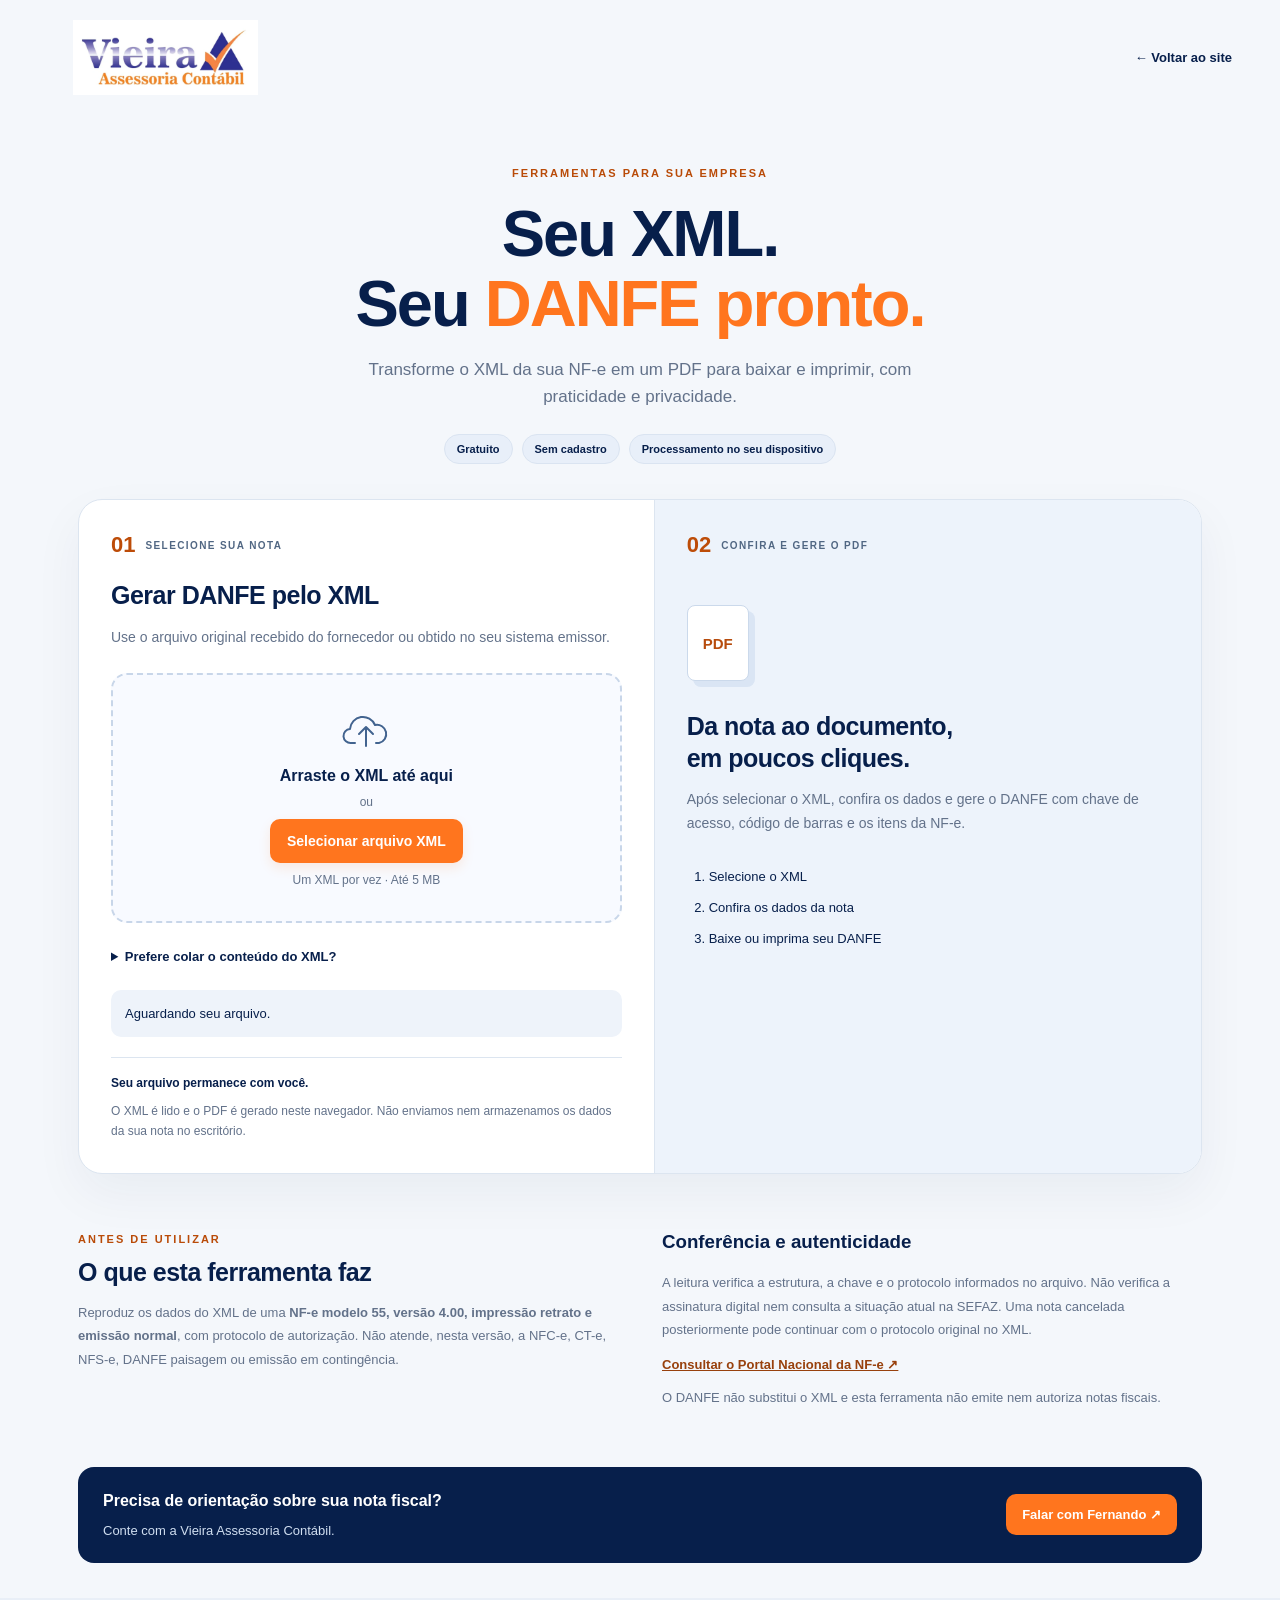
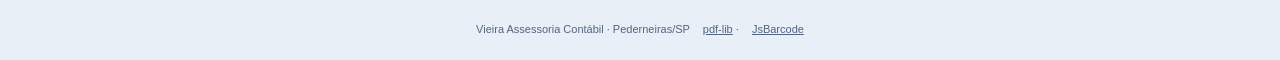
==== danfe/index.html @ 5e39bef6 "Adiciona gerador local de DANFE pelo XML com PDF, código de barras e impressão" ====
<!doctype html>
<html lang="pt-BR"><head><meta charset="utf-8"><meta name="viewport" content="width=device-width,initial-scale=1"><meta name="theme-color" content="#071f4b"><meta name="description" content="Gere o DANFE em PDF a partir do XML da NF-e, no próprio navegador. Ferramenta gratuita da Vieira Assessoria Contábil."><meta http-equiv="Content-Security-Policy" content="default-src 'self'; script-src 'self'; style-src 'self'; img-src 'self' data:; frame-src 'self' blob:; connect-src 'self'; object-src 'none'; base-uri 'self'; form-action 'none'"><title>Gerar DANFE pelo XML | Vieira Assessoria Contábil</title><link rel="icon" href="../assets/logo-original.webp" type="image/webp"><link rel="stylesheet" href="style.css"><script src="vendor/pdf-lib.min.js" defer></script><script src="vendor/JsBarcode.min.js" defer></script><script src="engine.js" defer></script><script src="app.js" defer></script></head>
<body><header class="top"><a class="brand" href="../"><img src="../assets/logo-original.webp" alt="Vieira Assessoria Contábil" width="235" height="80"></a><a class="back" href="../#ferramentas">← Voltar ao site</a></header>
<main><section class="intro"><span class="eyebrow">FERRAMENTAS PARA SUA EMPRESA</span><h1>Seu XML.<br>Seu <em>DANFE pronto.</em></h1><p>Transforme o XML da sua NF-e em um PDF para baixar e imprimir, com praticidade e privacidade.</p><div class="badges"><span>Gratuito</span><span>Sem cadastro</span><span>Processamento no seu dispositivo</span></div></section>
<section class="workspace" aria-labelledby="upload-title"><div class="upload-panel"><div class="step">01 <span>SELECIONE SUA NOTA</span></div><h2 id="upload-title">Gerar DANFE pelo XML</h2><p class="muted">Use o arquivo original recebido do fornecedor ou obtido no seu sistema emissor.</p>
<div class="dropzone" id="dropzone"><svg viewBox="0 0 48 48" aria-hidden="true"><path d="M13 34H9a7 7 0 0 1-1-14 13 13 0 0 1 25-4 9 9 0 0 1 4 18h-3M24 37V18m-7 7 7-7 7 7"/></svg><strong>Arraste o XML até aqui</strong><span>ou</span><label class="choose" for="xml-file">Selecionar arquivo XML</label><input type="file" id="xml-file" accept=".xml,application/xml,text/xml"><small>Um XML por vez · Até 5 MB</small></div>
<details class="paste"><summary>Prefere colar o conteúdo do XML?</summary><label for="xml-text">Conteúdo completo do arquivo</label><textarea id="xml-text" rows="7" spellcheck="false" autocomplete="off" placeholder="Cole aqui o XML completo da NF-e..."></textarea><button class="secondary" id="read-text" type="button">Ler XML colado</button></details>
<div id="status" class="status" role="status" aria-live="polite">Aguardando seu arquivo.</div>
<div class="privacy"><strong>Seu arquivo permanece com você.</strong><p>O XML é lido e o PDF é gerado neste navegador. Não enviamos nem armazenamos os dados da sua nota no escritório.</p></div></div>
<div class="result-panel"><div class="step">02 <span>CONFIRA E GERE O PDF</span></div><div id="empty-state" class="empty"><span class="doc-icon" aria-hidden="true">PDF</span><h2>Da nota ao documento,<br>em poucos cliques.</h2><p>Após selecionar o XML, confira os dados e gere o DANFE com chave de acesso, código de barras e os itens da NF-e.</p><ol><li>Selecione o XML</li><li>Confira os dados da nota</li><li>Baixe ou imprima seu DANFE</li></ol></div>
<div id="note-data" hidden><div class="note-heading"><span class="note-pill">XML LIDO</span><button type="button" id="clear" class="clear">Limpar dados</button></div><h2 id="note-number"></h2><dl><dt>Emitente</dt><dd id="note-issuer"></dd><dt>Destinatário</dt><dd id="note-recipient"></dd><dt>Valor total</dt><dd id="note-total" class="total"></dd><dt>Chave de acesso</dt><dd id="note-key" class="key"></dd><dt>Itens</dt><dd id="note-items"></dd></dl><p id="homolog" class="warning" hidden>Ambiente de homologação: documento sem valor fiscal.</p><button type="button" id="generate" class="primary">Gerar DANFE em PDF →</button><div id="pdf-actions" hidden><div class="actions"><a id="download" class="primary" download>Baixar PDF ↓</a><button type="button" id="print" class="secondary">Imprimir</button></div><a id="open-pdf" target="_blank" rel="noopener" class="text-link">Abrir PDF em outra aba ↗</a><p class="muted small">A prévia está abaixo. Se o navegador não permitir a impressão direta, abra o PDF em outra aba.</p></div></div></div></section>
<section id="preview-section" class="preview" hidden aria-labelledby="preview-title"><h2 id="preview-title">Prévia do DANFE</h2><iframe id="pdf-preview" title="Prévia do DANFE em PDF"></iframe></section>
<section class="information"><div><span class="eyebrow">ANTES DE UTILIZAR</span><h2>O que esta ferramenta faz</h2><p>Reproduz os dados do XML de uma <strong>NF-e modelo 55, versão 4.00, impressão retrato e emissão normal</strong>, com protocolo de autorização. Não atende, nesta versão, a NFC-e, CT-e, NFS-e, DANFE paisagem ou emissão em contingência.</p></div><div><h3>Conferência e autenticidade</h3><p>A leitura verifica a estrutura, a chave e o protocolo informados no arquivo. Não verifica a assinatura digital nem consulta a situação atual na SEFAZ. Uma nota cancelada posteriormente pode continuar com o protocolo original no XML.</p><a href="https://www.nfe.fazenda.gov.br/portal/" target="_blank" rel="noopener noreferrer">Consultar o Portal Nacional da NF-e ↗</a><p class="small">O DANFE não substitui o XML e esta ferramenta não emite nem autoriza notas fiscais.</p></div></section>
<div class="help"><div><strong>Precisa de orientação sobre sua nota fiscal?</strong><p>Conte com a Vieira Assessoria Contábil.</p></div><a href="https://wa.me/5514996658078?text=Ol%C3%A1%2C%20Fernando%21%20Preciso%20de%20orienta%C3%A7%C3%A3o%20sobre%20uma%20nota%20fiscal." target="_blank" rel="noopener noreferrer">Falar com Fernando ↗</a></div></main><footer>Vieira Assessoria Contábil · Pederneiras/SP <a href="vendor/PDF-LIB-LICENSE.md">pdf-lib</a> · <a href="vendor/JSBARCODE-LICENSE.txt">JsBarcode</a></footer></body></html>
---- danfe/style.css ----
:root{--navy:#071f4b;--orange:#ff751e;--muted:#63728a;--line:#dce5f0}*{box-sizing:border-box}body{margin:0;background:#f4f7fb;color:var(--navy);font-family:Inter,Segoe UI,Arial,sans-serif}button,input,textarea{font:inherit}a{color:inherit}button,a,label{touch-action:manipulation}button{cursor:pointer}[hidden]{display:none!important}.top{max-width:1240px;margin:auto;padding:20px 28px;display:flex;align-items:center;justify-content:space-between;gap:15px}.brand img{display:block;max-width:235px;object-fit:contain;height:75px}.back{text-decoration:none;font-size:13px;font-weight:700}main{max-width:1180px;padding:0 28px;margin:auto}.intro{text-align:center;padding:48px 0 35px}.eyebrow{font-size:11px;font-weight:900;letter-spacing:2px;color:#b94b08}.intro h1{font-size:clamp(38px,5.5vw,65px);line-height:1.07;letter-spacing:-2px;margin:18px 0}.intro h1 em{color:var(--orange);font-style:normal}.intro p{max-width:600px;margin:auto;font-size:17px;line-height:1.6;color:var(--muted)}.badges{display:flex;flex-wrap:wrap;justify-content:center;gap:9px;margin-top:24px}.badges span{font-size:11px;font-weight:700;background:#e8eff9;border:1px solid #dae4f1;border-radius:30px;padding:8px 12px}.workspace{display:grid;grid-template-columns:1.05fr 1fr;border:1px solid var(--line);border-radius:24px;background:white;overflow:hidden;box-shadow:0 20px 50px #071f4b0d}.upload-panel,.result-panel{padding:32px}.result-panel{background:#edf3fb;border-left:1px solid var(--line)}.step{display:flex;align-items:center;gap:10px;font-size:22px;color:#bd4c08;font-weight:800;margin-bottom:22px}.step span{font-size:10px;letter-spacing:1.4px;color:#516783}h2{font-size:25px;line-height:1.25;letter-spacing:-.5px;margin:10px 0 12px}.muted{color:var(--muted);font-size:14px;line-height:1.65}.dropzone{position:relative;margin:24px 0 18px;min-height:250px;padding:24px;border:2px dashed #c8d6e9;background:#f8faff;border-radius:16px;display:flex;flex-direction:column;align-items:center;justify-content:center;gap:10px;text-align:center;transition:background .2s,border-color .2s}.dropzone.dragover{background:#fff2e6;border-color:var(--orange)}.dropzone svg{width:48px;height:48px;fill:none;stroke:#42638f;stroke-width:2;stroke-linecap:round;stroke-linejoin:round}.dropzone>span,.dropzone small{font-size:12px;color:var(--muted)}.choose,.primary,.secondary{display:inline-flex;align-items:center;justify-content:center;min-height:44px;border-radius:10px;padding:12px 17px;text-decoration:none;border:0;font-size:14px;font-weight:800;text-align:center}.choose,.primary{background:var(--orange);color:white;box-shadow:0 5px 12px #ff751e22;cursor:pointer}.primary:hover,.choose:hover{background:#d95808}.secondary{background:white;color:var(--navy);border:1px solid #c8d6e9}.secondary:hover{background:#e6edf8}.dropzone input{position:absolute;width:1px;height:1px;overflow:hidden;clip-path:inset(50%)}.dropzone:focus-within{outline:3px solid #315d9f;outline-offset:3px}.paste{font-size:13px}.paste summary{cursor:pointer;font-weight:700;padding:8px 0}.paste label{display:block;margin:12px 0 7px}.paste textarea{width:100%;resize:vertical;padding:12px;border:1px solid #bccce2;border-radius:10px;font-family:monospace;font-size:12px;min-height:140px}.paste button{margin-top:9px}.status{font-size:13px;padding:14px;border-radius:10px;margin-top:18px;background:#eef3fa;line-height:1.5;overflow-wrap:anywhere}.status.error{background:#fff0ef;color:#9d2519}.status.success{background:#e9f5ee;color:#215e3b}.privacy{margin-top:20px;padding-top:18px;border-top:1px solid var(--line);font-size:12px}.privacy p{line-height:1.6;color:var(--muted);margin-bottom:0}.empty{padding:25px 0}.doc-icon{display:inline-grid;place-items:center;width:62px;height:76px;border:1px solid #cbd9eb;border-radius:8px;background:#fff;font-size:15px;font-weight:900;color:#b74c0d;box-shadow:6px 6px 0 #dae5f4;margin-bottom:20px}.empty p{font-size:14px;color:var(--muted);line-height:1.7}.empty ol{margin:25px 0;padding-left:22px;font-size:13px;line-height:2.4}.note-heading{display:flex;justify-content:space-between;align-items:center;gap:10px}.note-pill{background:#d8ede2;color:#24543a;font-size:10px;font-weight:800;padding:6px 9px;border-radius:20px}.clear{font-size:12px;color:#536982;background:none;border:0;text-decoration:underline;padding:8px}.result-panel dl{margin:24px 0}.result-panel dt{font-size:10px;text-transform:uppercase;letter-spacing:1px;color:#63728a;margin-top:19px}.result-panel dd{margin:7px 0 0;font-size:15px;font-weight:700;line-height:1.5;overflow-wrap:anywhere}.result-panel .total{font-size:26px}.result-panel .key{font-family:monospace;font-size:12px}.result-panel #generate{width:100%;margin-top:10px}.actions{display:flex;gap:10px;flex-wrap:wrap;margin-top:16px}.actions>*{flex:1}.text-link{display:inline-block;font-size:12px;margin-top:18px}.small{font-size:12px;line-height:1.6}.warning{padding:12px;border:1px solid #e4c397;border-radius:8px;background:#fff5e7;font-size:12px}.preview{margin-top:30px}.preview iframe{width:100%;height:800px;border:1px solid #c8d6e9;border-radius:12px;background:#d9e2ee}.information{display:grid;grid-template-columns:1fr 1fr;gap:44px;padding:55px 0 35px}.information p{font-size:13px;line-height:1.8;color:var(--muted)}.information h3{margin-top:2px}.information a{font-size:13px;font-weight:750;color:#98410d}.help{background:var(--navy);border-radius:16px;color:#fff;padding:25px;display:flex;justify-content:space-between;align-items:center;gap:20px;margin:10px 0 35px}.help p{font-size:13px;margin-bottom:0;color:#d0def0}.help a{flex-shrink:0;background:var(--orange);padding:13px 16px;border-radius:10px;text-decoration:none;font-size:13px;font-weight:800}footer{text-align:center;padding:25px;background:#e9eff7;font-size:11px;color:#526580}footer a{margin-left:10px}button:focus-visible,a:focus-visible,summary:focus-visible,textarea:focus-visible{outline:3px solid #2c5ea0;outline-offset:3px}button:disabled{opacity:.55;cursor:wait}@media(max-width:760px){main{padding:0 17px}.top{padding:14px 17px}.brand img{width:180px;height:60px}.back{font-size:11px}.intro{padding:30px 0}.intro h1{letter-spacing:-1.3px}.intro p{font-size:15px}.workspace{grid-template-columns:1fr}.result-panel{border-left:0;border-top:1px solid var(--line)}.upload-panel,.result-panel{padding:23px}.information{grid-template-columns:1fr;gap:20px;padding:35px 0 15px}.help{flex-direction:column;align-items:stretch}.preview iframe{height:600px}}@media(prefers-reduced-motion:reduce){*{transition:none!important}}
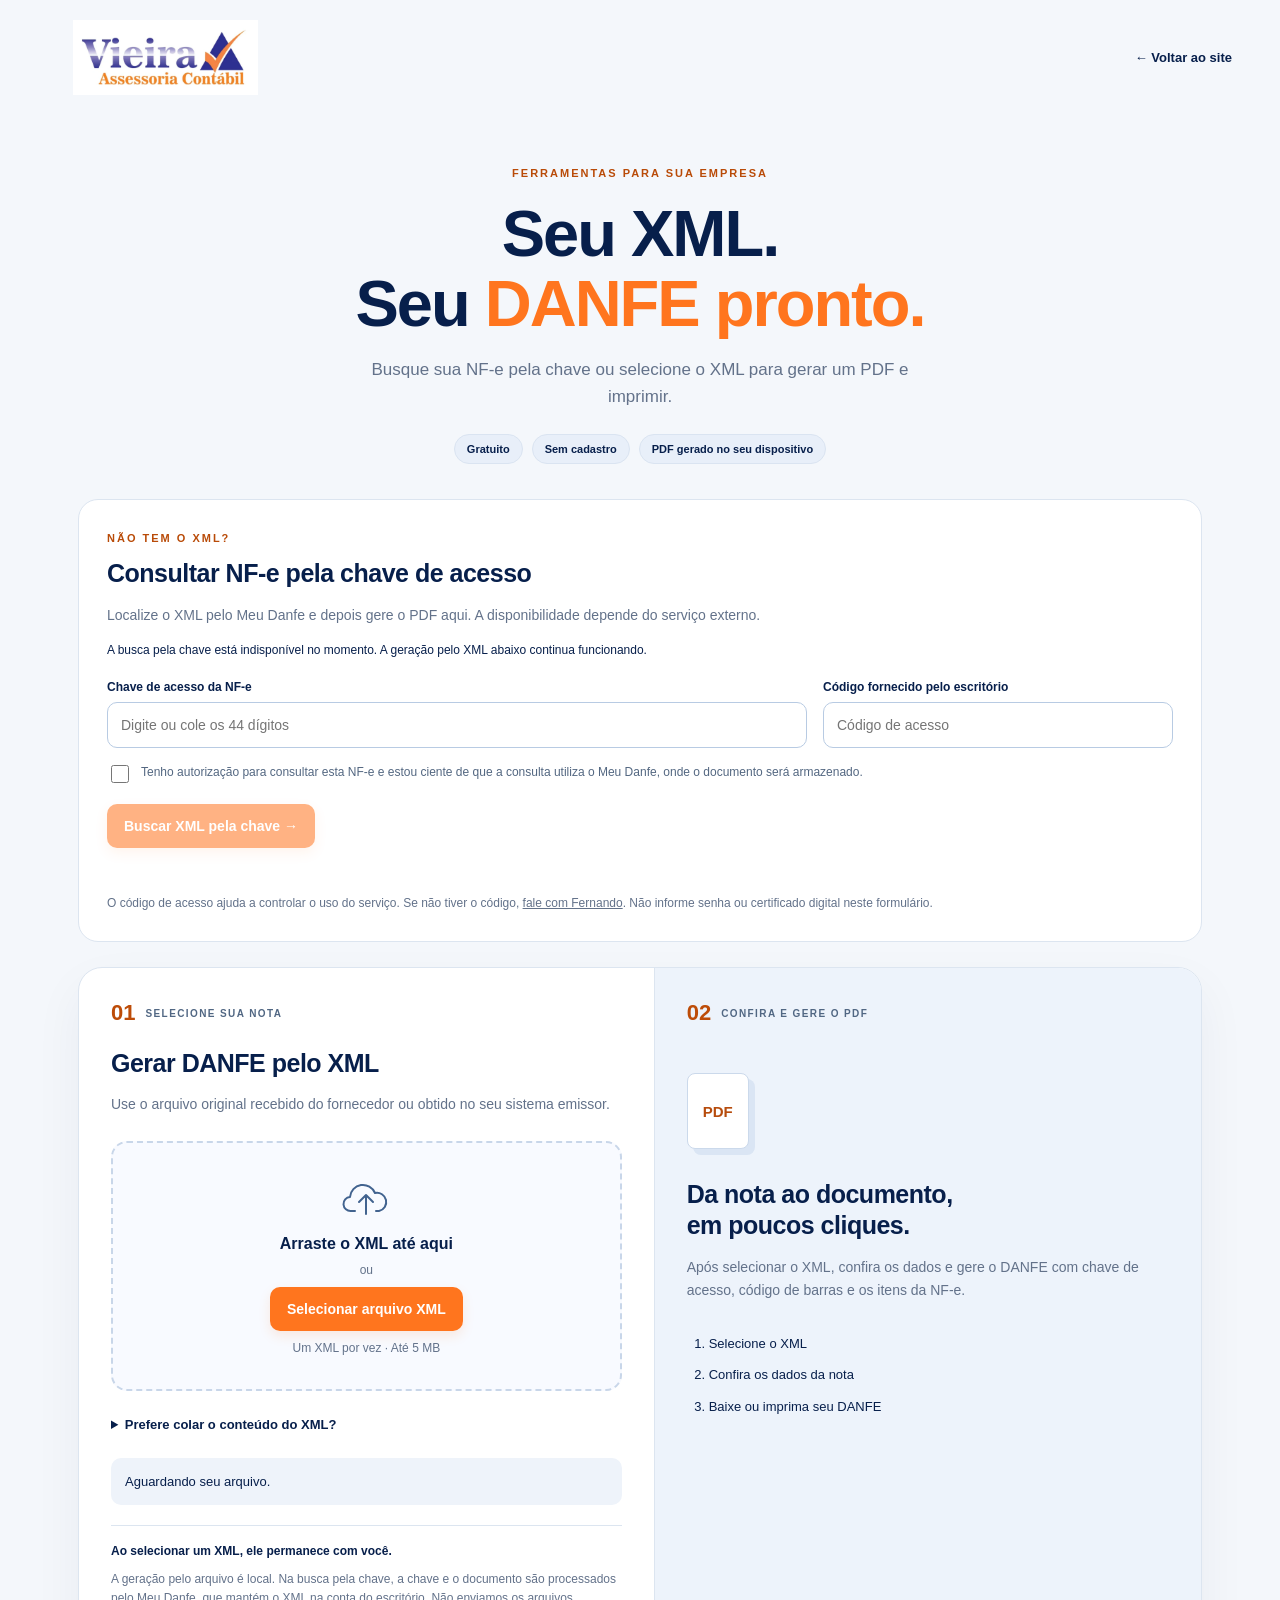
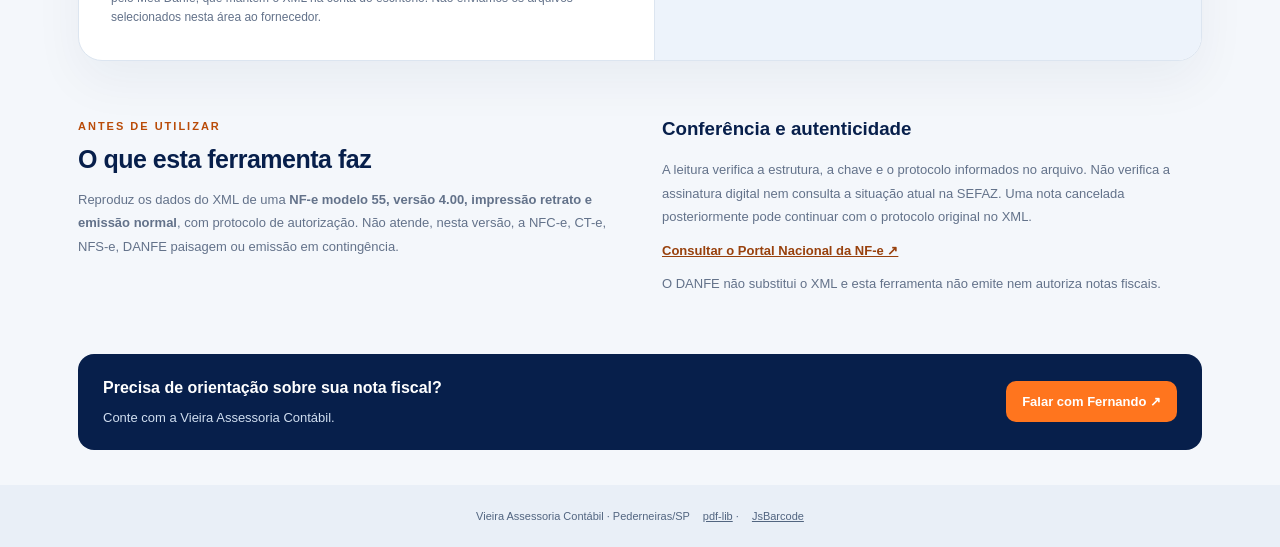
==== commit d1c60850: "Prepara busca protegida de XML pela chave via Meu Danfe, com controle diário e ativação por segredo" ====
--- a/danfe/index.html
+++ b/danfe/index.html
@@ -1,12 +1,13 @@
 <!doctype html>
-<html lang="pt-BR"><head><meta charset="utf-8"><meta name="viewport" content="width=device-width,initial-scale=1"><meta name="theme-color" content="#071f4b"><meta name="description" content="Gere o DANFE em PDF a partir do XML da NF-e, no próprio navegador. Ferramenta gratuita da Vieira Assessoria Contábil."><meta http-equiv="Content-Security-Policy" content="default-src 'self'; script-src 'self'; style-src 'self'; img-src 'self' data:; frame-src 'self' blob:; connect-src 'self'; object-src 'none'; base-uri 'self'; form-action 'none'"><title>Gerar DANFE pelo XML | Vieira Assessoria Contábil</title><link rel="icon" href="../assets/logo-original.webp" type="image/webp"><link rel="stylesheet" href="style.css"><script src="vendor/pdf-lib.min.js" defer></script><script src="vendor/JsBarcode.min.js" defer></script><script src="engine.js" defer></script><script src="app.js" defer></script></head>
+<html lang="pt-BR"><head><meta charset="utf-8"><meta name="viewport" content="width=device-width,initial-scale=1"><meta name="theme-color" content="#071f4b"><meta name="description" content="Consulte NF-e pela chave de acesso ou gere o DANFE em PDF a partir do XML, no próprio navegador. Ferramenta gratuita da Vieira Assessoria Contábil."><meta http-equiv="Content-Security-Policy" content="default-src 'self'; script-src 'self'; style-src 'self'; img-src 'self' data:; frame-src 'self' blob:; connect-src 'self'; object-src 'none'; base-uri 'self'; form-action 'none'"><title>Gerar DANFE pelo XML | Vieira Assessoria Contábil</title><link rel="icon" href="../assets/logo-original.webp" type="image/webp"><link rel="stylesheet" href="style.css"><script src="vendor/pdf-lib.min.js" defer></script><script src="vendor/JsBarcode.min.js" defer></script><script src="engine.js" defer></script><script src="app.js" defer></script></head>
 <body><header class="top"><a class="brand" href="../"><img src="../assets/logo-original.webp" alt="Vieira Assessoria Contábil" width="235" height="80"></a><a class="back" href="../#ferramentas">← Voltar ao site</a></header>
-<main><section class="intro"><span class="eyebrow">FERRAMENTAS PARA SUA EMPRESA</span><h1>Seu XML.<br>Seu <em>DANFE pronto.</em></h1><p>Transforme o XML da sua NF-e em um PDF para baixar e imprimir, com praticidade e privacidade.</p><div class="badges"><span>Gratuito</span><span>Sem cadastro</span><span>Processamento no seu dispositivo</span></div></section>
+<main><section class="intro"><span class="eyebrow">FERRAMENTAS PARA SUA EMPRESA</span><h1>Seu XML.<br>Seu <em>DANFE pronto.</em></h1><p>Busque sua NF-e pela chave ou selecione o XML para gerar um PDF e imprimir.</p><div class="badges"><span>Gratuito</span><span>Sem cadastro</span><span>PDF gerado no seu dispositivo</span></div></section>
+<section class="key-search" aria-labelledby="key-title"><span class="eyebrow">NÃO TEM O XML?</span><h2 id="key-title">Consultar NF-e pela chave de acesso</h2><p class="muted">Localize o XML pelo Meu Danfe e depois gere o PDF aqui. A disponibilidade depende do serviço externo.</p><p id="lookup-config" class="small" role="status">Verificando disponibilidade da consulta…</p><div class="key-fields"><div><label for="access-key">Chave de acesso da NF-e</label><input id="access-key" type="text" inputmode="numeric" maxlength="60" autocomplete="off" placeholder="Digite ou cole os 44 dígitos"></div><div><label for="lookup-code">Código fornecido pelo escritório</label><input id="lookup-code" type="password" autocomplete="off" maxlength="200" placeholder="Código de acesso"></div></div><label class="lookup-consent"><input type="checkbox" id="lookup-consent">Tenho autorização para consultar esta NF-e e estou ciente de que a consulta utiliza o Meu Danfe, onde o documento será armazenado.</label><button type="button" class="primary" id="lookup-button" disabled>Buscar XML pela chave →</button><div id="lookup-status" class="small" role="status" aria-live="polite"></div><a id="download-xml" class="secondary" hidden download>Baixar XML ↓</a><p class="lookup-help small">O código de acesso ajuda a controlar o uso do serviço. Se não tiver o código, <a href="https://wa.me/5514996658078?text=Ol%C3%A1%2C%20Fernando%21%20Gostaria%20de%20acesso%20%C3%A0%20consulta%20de%20NF-e%20pela%20chave." target="_blank" rel="noopener noreferrer">fale com Fernando</a>. Não informe senha ou certificado digital neste formulário.</p></section>
 <section class="workspace" aria-labelledby="upload-title"><div class="upload-panel"><div class="step">01 <span>SELECIONE SUA NOTA</span></div><h2 id="upload-title">Gerar DANFE pelo XML</h2><p class="muted">Use o arquivo original recebido do fornecedor ou obtido no seu sistema emissor.</p>
 <div class="dropzone" id="dropzone"><svg viewBox="0 0 48 48" aria-hidden="true"><path d="M13 34H9a7 7 0 0 1-1-14 13 13 0 0 1 25-4 9 9 0 0 1 4 18h-3M24 37V18m-7 7 7-7 7 7"/></svg><strong>Arraste o XML até aqui</strong><span>ou</span><label class="choose" for="xml-file">Selecionar arquivo XML</label><input type="file" id="xml-file" accept=".xml,application/xml,text/xml"><small>Um XML por vez · Até 5 MB</small></div>
 <details class="paste"><summary>Prefere colar o conteúdo do XML?</summary><label for="xml-text">Conteúdo completo do arquivo</label><textarea id="xml-text" rows="7" spellcheck="false" autocomplete="off" placeholder="Cole aqui o XML completo da NF-e..."></textarea><button class="secondary" id="read-text" type="button">Ler XML colado</button></details>
 <div id="status" class="status" role="status" aria-live="polite">Aguardando seu arquivo.</div>
-<div class="privacy"><strong>Seu arquivo permanece com você.</strong><p>O XML é lido e o PDF é gerado neste navegador. Não enviamos nem armazenamos os dados da sua nota no escritório.</p></div></div>
+<div class="privacy"><strong>Ao selecionar um XML, ele permanece com você.</strong><p>A geração pelo arquivo é local. Na busca pela chave, a chave e o documento são processados pelo Meu Danfe, que mantém o XML na conta do escritório. Não enviamos os arquivos selecionados nesta área ao fornecedor.</p></div></div>
 <div class="result-panel"><div class="step">02 <span>CONFIRA E GERE O PDF</span></div><div id="empty-state" class="empty"><span class="doc-icon" aria-hidden="true">PDF</span><h2>Da nota ao documento,<br>em poucos cliques.</h2><p>Após selecionar o XML, confira os dados e gere o DANFE com chave de acesso, código de barras e os itens da NF-e.</p><ol><li>Selecione o XML</li><li>Confira os dados da nota</li><li>Baixe ou imprima seu DANFE</li></ol></div>
 <div id="note-data" hidden><div class="note-heading"><span class="note-pill">XML LIDO</span><button type="button" id="clear" class="clear">Limpar dados</button></div><h2 id="note-number"></h2><dl><dt>Emitente</dt><dd id="note-issuer"></dd><dt>Destinatário</dt><dd id="note-recipient"></dd><dt>Valor total</dt><dd id="note-total" class="total"></dd><dt>Chave de acesso</dt><dd id="note-key" class="key"></dd><dt>Itens</dt><dd id="note-items"></dd></dl><p id="homolog" class="warning" hidden>Ambiente de homologação: documento sem valor fiscal.</p><button type="button" id="generate" class="primary">Gerar DANFE em PDF →</button><div id="pdf-actions" hidden><div class="actions"><a id="download" class="primary" download>Baixar PDF ↓</a><button type="button" id="print" class="secondary">Imprimir</button></div><a id="open-pdf" target="_blank" rel="noopener" class="text-link">Abrir PDF em outra aba ↗</a><p class="muted small">A prévia está abaixo. Se o navegador não permitir a impressão direta, abra o PDF em outra aba.</p></div></div></div></section>
 <section id="preview-section" class="preview" hidden aria-labelledby="preview-title"><h2 id="preview-title">Prévia do DANFE</h2><iframe id="pdf-preview" title="Prévia do DANFE em PDF"></iframe></section>
--- a/danfe/style.css
+++ b/danfe/style.css
@@ -1 +1,3 @@
 :root{--navy:#071f4b;--orange:#ff751e;--muted:#63728a;--line:#dce5f0}*{box-sizing:border-box}body{margin:0;background:#f4f7fb;color:var(--navy);font-family:Inter,Segoe UI,Arial,sans-serif}button,input,textarea{font:inherit}a{color:inherit}button,a,label{touch-action:manipulation}button{cursor:pointer}[hidden]{display:none!important}.top{max-width:1240px;margin:auto;padding:20px 28px;display:flex;align-items:center;justify-content:space-between;gap:15px}.brand img{display:block;max-width:235px;object-fit:contain;height:75px}.back{text-decoration:none;font-size:13px;font-weight:700}main{max-width:1180px;padding:0 28px;margin:auto}.intro{text-align:center;padding:48px 0 35px}.eyebrow{font-size:11px;font-weight:900;letter-spacing:2px;color:#b94b08}.intro h1{font-size:clamp(38px,5.5vw,65px);line-height:1.07;letter-spacing:-2px;margin:18px 0}.intro h1 em{color:var(--orange);font-style:normal}.intro p{max-width:600px;margin:auto;font-size:17px;line-height:1.6;color:var(--muted)}.badges{display:flex;flex-wrap:wrap;justify-content:center;gap:9px;margin-top:24px}.badges span{font-size:11px;font-weight:700;background:#e8eff9;border:1px solid #dae4f1;border-radius:30px;padding:8px 12px}.workspace{display:grid;grid-template-columns:1.05fr 1fr;border:1px solid var(--line);border-radius:24px;background:white;overflow:hidden;box-shadow:0 20px 50px #071f4b0d}.upload-panel,.result-panel{padding:32px}.result-panel{background:#edf3fb;border-left:1px solid var(--line)}.step{display:flex;align-items:center;gap:10px;font-size:22px;color:#bd4c08;font-weight:800;margin-bottom:22px}.step span{font-size:10px;letter-spacing:1.4px;color:#516783}h2{font-size:25px;line-height:1.25;letter-spacing:-.5px;margin:10px 0 12px}.muted{color:var(--muted);font-size:14px;line-height:1.65}.dropzone{position:relative;margin:24px 0 18px;min-height:250px;padding:24px;border:2px dashed #c8d6e9;background:#f8faff;border-radius:16px;display:flex;flex-direction:column;align-items:center;justify-content:center;gap:10px;text-align:center;transition:background .2s,border-color .2s}.dropzone.dragover{background:#fff2e6;border-color:var(--orange)}.dropzone svg{width:48px;height:48px;fill:none;stroke:#42638f;stroke-width:2;stroke-linecap:round;stroke-linejoin:round}.dropzone>span,.dropzone small{font-size:12px;color:var(--muted)}.choose,.primary,.secondary{display:inline-flex;align-items:center;justify-content:center;min-height:44px;border-radius:10px;padding:12px 17px;text-decoration:none;border:0;font-size:14px;font-weight:800;text-align:center}.choose,.primary{background:var(--orange);color:white;box-shadow:0 5px 12px #ff751e22;cursor:pointer}.primary:hover,.choose:hover{background:#d95808}.secondary{background:white;color:var(--navy);border:1px solid #c8d6e9}.secondary:hover{background:#e6edf8}.dropzone input{position:absolute;width:1px;height:1px;overflow:hidden;clip-path:inset(50%)}.dropzone:focus-within{outline:3px solid #315d9f;outline-offset:3px}.paste{font-size:13px}.paste summary{cursor:pointer;font-weight:700;padding:8px 0}.paste label{display:block;margin:12px 0 7px}.paste textarea{width:100%;resize:vertical;padding:12px;border:1px solid #bccce2;border-radius:10px;font-family:monospace;font-size:12px;min-height:140px}.paste button{margin-top:9px}.status{font-size:13px;padding:14px;border-radius:10px;margin-top:18px;background:#eef3fa;line-height:1.5;overflow-wrap:anywhere}.status.error{background:#fff0ef;color:#9d2519}.status.success{background:#e9f5ee;color:#215e3b}.privacy{margin-top:20px;padding-top:18px;border-top:1px solid var(--line);font-size:12px}.privacy p{line-height:1.6;color:var(--muted);margin-bottom:0}.empty{padding:25px 0}.doc-icon{display:inline-grid;place-items:center;width:62px;height:76px;border:1px solid #cbd9eb;border-radius:8px;background:#fff;font-size:15px;font-weight:900;color:#b74c0d;box-shadow:6px 6px 0 #dae5f4;margin-bottom:20px}.empty p{font-size:14px;color:var(--muted);line-height:1.7}.empty ol{margin:25px 0;padding-left:22px;font-size:13px;line-height:2.4}.note-heading{display:flex;justify-content:space-between;align-items:center;gap:10px}.note-pill{background:#d8ede2;color:#24543a;font-size:10px;font-weight:800;padding:6px 9px;border-radius:20px}.clear{font-size:12px;color:#536982;background:none;border:0;text-decoration:underline;padding:8px}.result-panel dl{margin:24px 0}.result-panel dt{font-size:10px;text-transform:uppercase;letter-spacing:1px;color:#63728a;margin-top:19px}.result-panel dd{margin:7px 0 0;font-size:15px;font-weight:700;line-height:1.5;overflow-wrap:anywhere}.result-panel .total{font-size:26px}.result-panel .key{font-family:monospace;font-size:12px}.result-panel #generate{width:100%;margin-top:10px}.actions{display:flex;gap:10px;flex-wrap:wrap;margin-top:16px}.actions>*{flex:1}.text-link{display:inline-block;font-size:12px;margin-top:18px}.small{font-size:12px;line-height:1.6}.warning{padding:12px;border:1px solid #e4c397;border-radius:8px;background:#fff5e7;font-size:12px}.preview{margin-top:30px}.preview iframe{width:100%;height:800px;border:1px solid #c8d6e9;border-radius:12px;background:#d9e2ee}.information{display:grid;grid-template-columns:1fr 1fr;gap:44px;padding:55px 0 35px}.information p{font-size:13px;line-height:1.8;color:var(--muted)}.information h3{margin-top:2px}.information a{font-size:13px;font-weight:750;color:#98410d}.help{background:var(--navy);border-radius:16px;color:#fff;padding:25px;display:flex;justify-content:space-between;align-items:center;gap:20px;margin:10px 0 35px}.help p{font-size:13px;margin-bottom:0;color:#d0def0}.help a{flex-shrink:0;background:var(--orange);padding:13px 16px;border-radius:10px;text-decoration:none;font-size:13px;font-weight:800}footer{text-align:center;padding:25px;background:#e9eff7;font-size:11px;color:#526580}footer a{margin-left:10px}button:focus-visible,a:focus-visible,summary:focus-visible,textarea:focus-visible{outline:3px solid #2c5ea0;outline-offset:3px}button:disabled{opacity:.55;cursor:wait}@media(max-width:760px){main{padding:0 17px}.top{padding:14px 17px}.brand img{width:180px;height:60px}.back{font-size:11px}.intro{padding:30px 0}.intro h1{letter-spacing:-1.3px}.intro p{font-size:15px}.workspace{grid-template-columns:1fr}.result-panel{border-left:0;border-top:1px solid var(--line)}.upload-panel,.result-panel{padding:23px}.information{grid-template-columns:1fr;gap:20px;padding:35px 0 15px}.help{flex-direction:column;align-items:stretch}.preview iframe{height:600px}}@media(prefers-reduced-motion:reduce){*{transition:none!important}}
+
+.key-search{background:#fff;border:1px solid var(--line);border-radius:20px;padding:28px;margin:0 0 25px}.key-search h2{margin-top:12px}.key-fields{display:grid;grid-template-columns:2fr 1fr;gap:16px;margin:20px 0 15px}.key-fields label{display:block;font-size:12px;font-weight:700;margin-bottom:8px}.key-fields input{width:100%;padding:13px;border:1px solid #b8cbe3;border-radius:10px;min-height:46px;font-size:14px}.key-fields input:focus-visible{outline:3px solid #315d9f;outline-offset:2px}.lookup-consent{display:flex;align-items:flex-start;gap:9px;font-size:12px;color:#536781;line-height:1.65;margin:12px 0 18px}.lookup-consent input{width:18px;height:18px;flex:0 0 18px;margin-top:2px}.lookup-help{color:var(--muted);margin-bottom:0}#lookup-status{margin:14px 0;min-height:18px}#download-xml{margin-top:6px}.lookup-error{color:#a12c20}@media(max-width:760px){.key-fields{grid-template-columns:1fr}.key-search{padding:23px}}
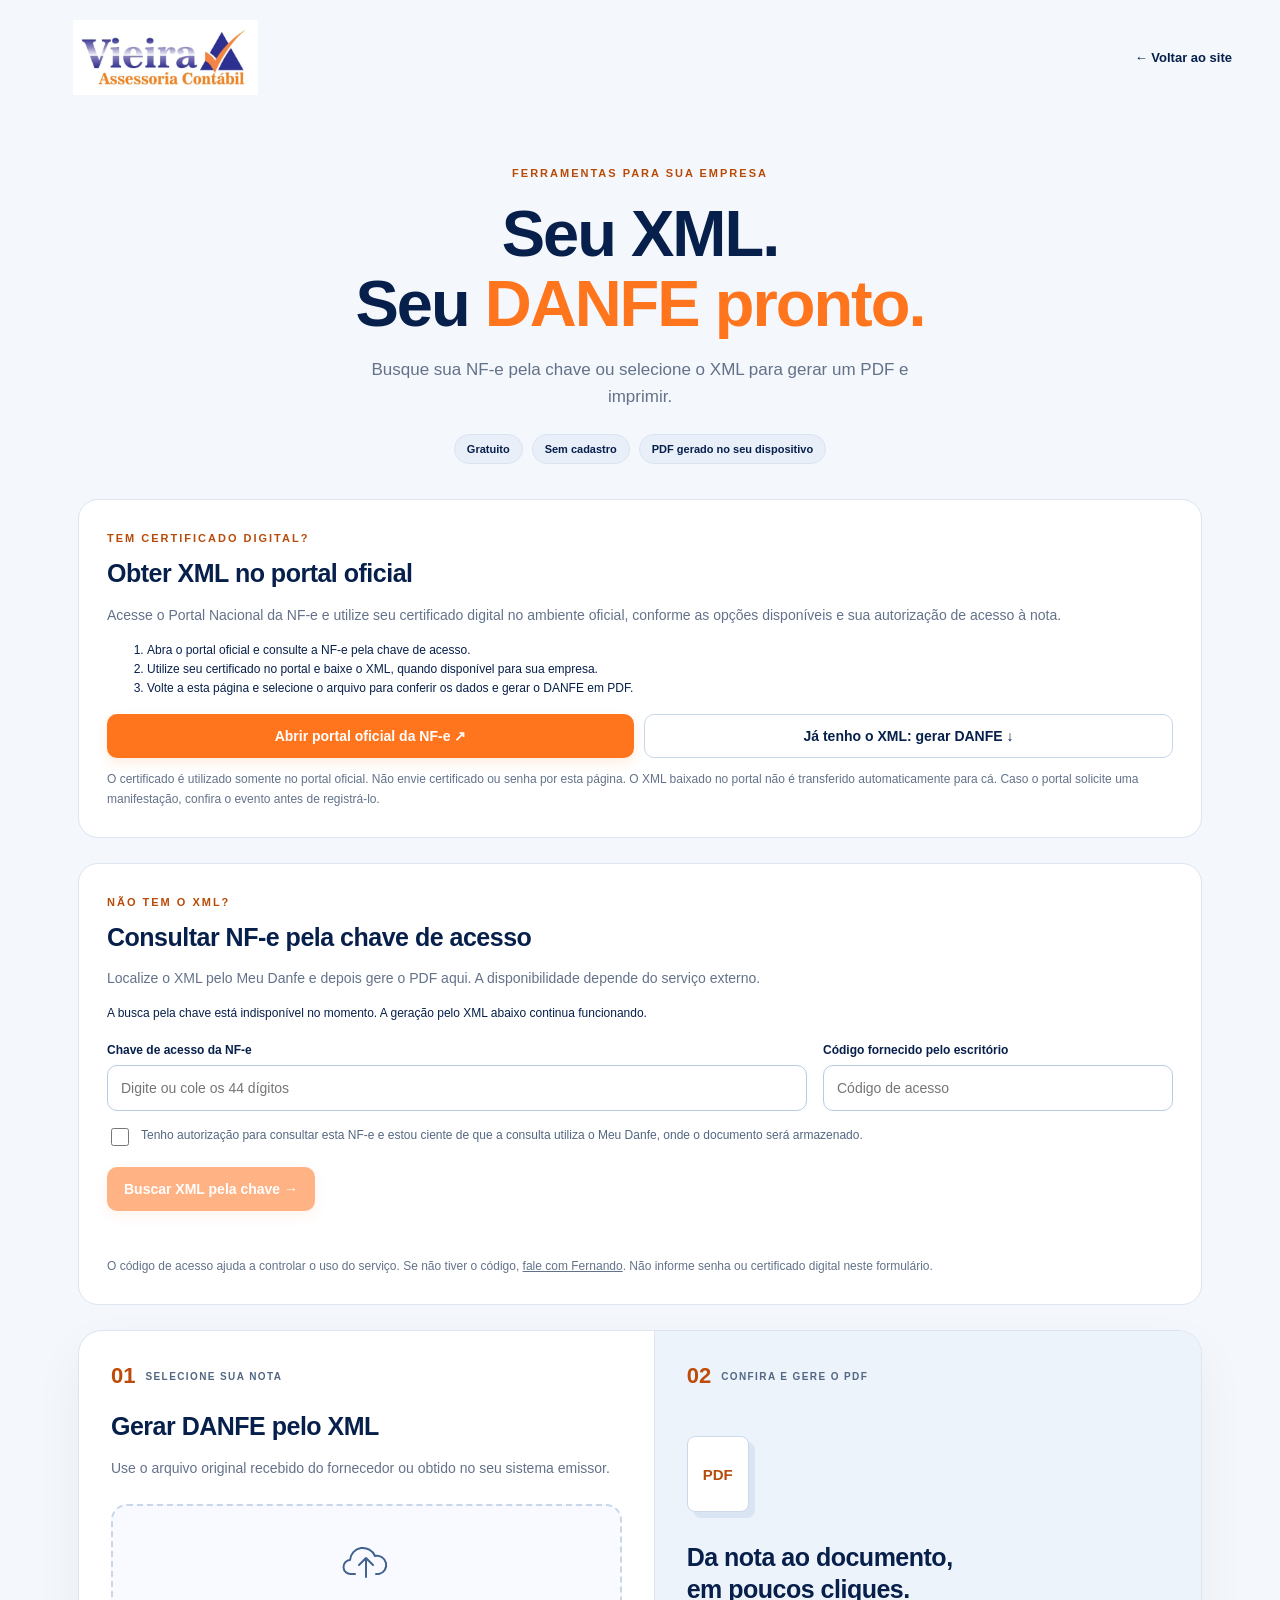
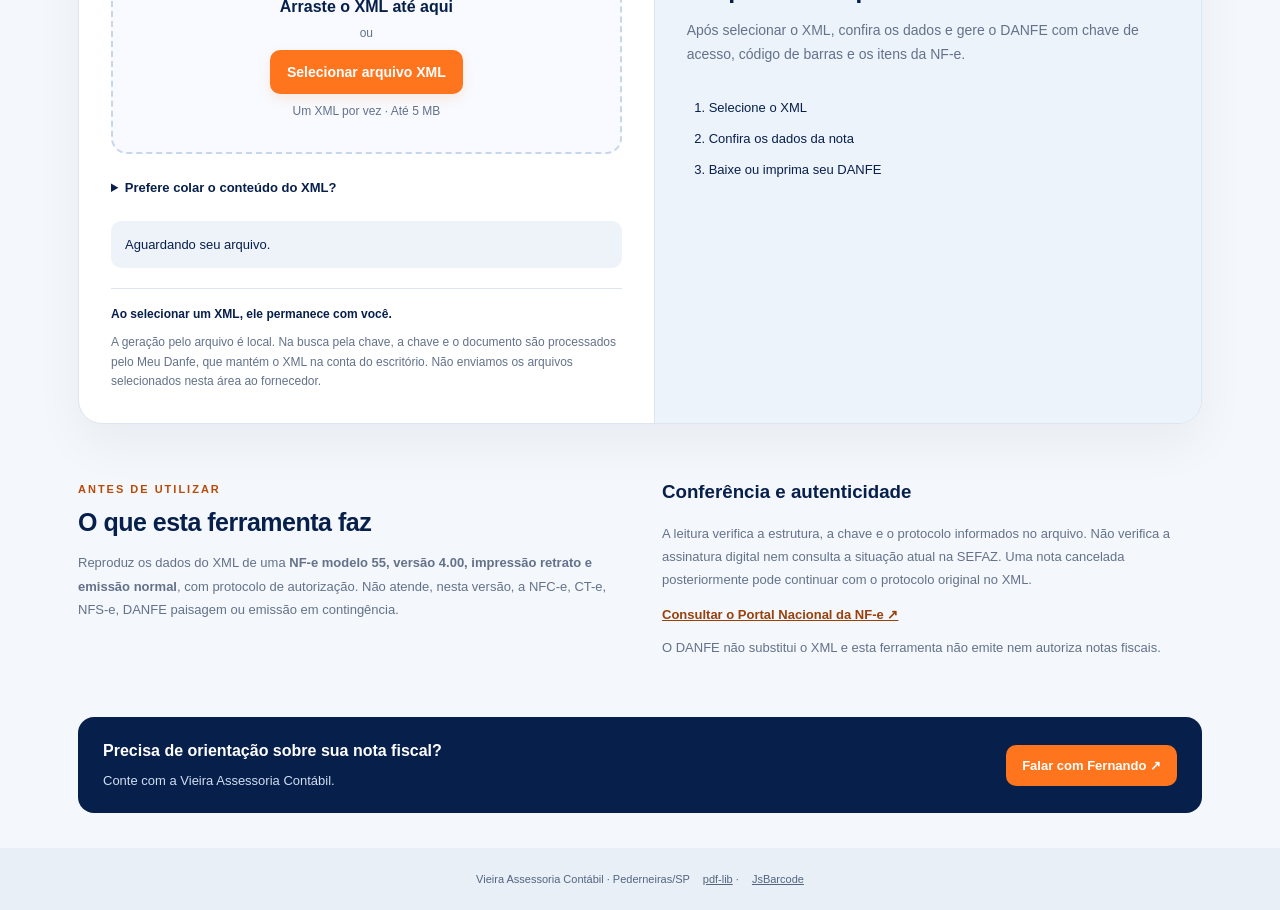
==== commit 01985724: "Adiciona acesso ao portal oficial para obter XML com certificado" ====
--- a/danfe/index.html
+++ b/danfe/index.html
@@ -2,6 +2,7 @@
 <html lang="pt-BR"><head><meta charset="utf-8"><meta name="viewport" content="width=device-width,initial-scale=1"><meta name="theme-color" content="#071f4b"><meta name="description" content="Consulte NF-e pela chave de acesso ou gere o DANFE em PDF a partir do XML, no próprio navegador. Ferramenta gratuita da Vieira Assessoria Contábil."><meta http-equiv="Content-Security-Policy" content="default-src 'self'; script-src 'self'; style-src 'self'; img-src 'self' data:; frame-src 'self' blob:; connect-src 'self'; object-src 'none'; base-uri 'self'; form-action 'none'"><title>Gerar DANFE pelo XML | Vieira Assessoria Contábil</title><link rel="icon" href="../assets/logo-original.webp" type="image/webp"><link rel="stylesheet" href="style.css"><script src="vendor/pdf-lib.min.js" defer></script><script src="vendor/JsBarcode.min.js" defer></script><script src="engine.js" defer></script><script src="app.js" defer></script></head>
 <body><header class="top"><a class="brand" href="../"><img src="../assets/logo-original.webp" alt="Vieira Assessoria Contábil" width="235" height="80"></a><a class="back" href="../#ferramentas">← Voltar ao site</a></header>
 <main><section class="intro"><span class="eyebrow">FERRAMENTAS PARA SUA EMPRESA</span><h1>Seu XML.<br>Seu <em>DANFE pronto.</em></h1><p>Busque sua NF-e pela chave ou selecione o XML para gerar um PDF e imprimir.</p><div class="badges"><span>Gratuito</span><span>Sem cadastro</span><span>PDF gerado no seu dispositivo</span></div></section>
+<section class="key-search" aria-labelledby="official-title"><span class="eyebrow">TEM CERTIFICADO DIGITAL?</span><h2 id="official-title">Obter XML no portal oficial</h2><p class="muted">Acesse o Portal Nacional da NF-e e utilize seu certificado digital no ambiente oficial, conforme as opções disponíveis e sua autorização de acesso à nota.</p><ol class="small"><li>Abra o portal oficial e consulte a NF-e pela chave de acesso.</li><li>Utilize seu certificado no portal e baixe o XML, quando disponível para sua empresa.</li><li>Volte a esta página e selecione o arquivo para conferir os dados e gerar o DANFE em PDF.</li></ol><div class="actions"><a class="primary" href="https://www.nfe.fazenda.gov.br/portal/" target="_blank" rel="noopener noreferrer">Abrir portal oficial da NF-e ↗</a><a class="secondary" href="#upload-title">Já tenho o XML: gerar DANFE ↓</a></div><p class="lookup-help small">O certificado é utilizado somente no portal oficial. Não envie certificado ou senha por esta página. O XML baixado no portal não é transferido automaticamente para cá. Caso o portal solicite uma manifestação, confira o evento antes de registrá-lo.</p></section>
 <section class="key-search" aria-labelledby="key-title"><span class="eyebrow">NÃO TEM O XML?</span><h2 id="key-title">Consultar NF-e pela chave de acesso</h2><p class="muted">Localize o XML pelo Meu Danfe e depois gere o PDF aqui. A disponibilidade depende do serviço externo.</p><p id="lookup-config" class="small" role="status">Verificando disponibilidade da consulta…</p><div class="key-fields"><div><label for="access-key">Chave de acesso da NF-e</label><input id="access-key" type="text" inputmode="numeric" maxlength="60" autocomplete="off" placeholder="Digite ou cole os 44 dígitos"></div><div><label for="lookup-code">Código fornecido pelo escritório</label><input id="lookup-code" type="password" autocomplete="off" maxlength="200" placeholder="Código de acesso"></div></div><label class="lookup-consent"><input type="checkbox" id="lookup-consent">Tenho autorização para consultar esta NF-e e estou ciente de que a consulta utiliza o Meu Danfe, onde o documento será armazenado.</label><button type="button" class="primary" id="lookup-button" disabled>Buscar XML pela chave →</button><div id="lookup-status" class="small" role="status" aria-live="polite"></div><a id="download-xml" class="secondary" hidden download>Baixar XML ↓</a><p class="lookup-help small">O código de acesso ajuda a controlar o uso do serviço. Se não tiver o código, <a href="https://wa.me/5514996658078?text=Ol%C3%A1%2C%20Fernando%21%20Gostaria%20de%20acesso%20%C3%A0%20consulta%20de%20NF-e%20pela%20chave." target="_blank" rel="noopener noreferrer">fale com Fernando</a>. Não informe senha ou certificado digital neste formulário.</p></section>
 <section class="workspace" aria-labelledby="upload-title"><div class="upload-panel"><div class="step">01 <span>SELECIONE SUA NOTA</span></div><h2 id="upload-title">Gerar DANFE pelo XML</h2><p class="muted">Use o arquivo original recebido do fornecedor ou obtido no seu sistema emissor.</p>
 <div class="dropzone" id="dropzone"><svg viewBox="0 0 48 48" aria-hidden="true"><path d="M13 34H9a7 7 0 0 1-1-14 13 13 0 0 1 25-4 9 9 0 0 1 4 18h-3M24 37V18m-7 7 7-7 7 7"/></svg><strong>Arraste o XML até aqui</strong><span>ou</span><label class="choose" for="xml-file">Selecionar arquivo XML</label><input type="file" id="xml-file" accept=".xml,application/xml,text/xml"><small>Um XML por vez · Até 5 MB</small></div>
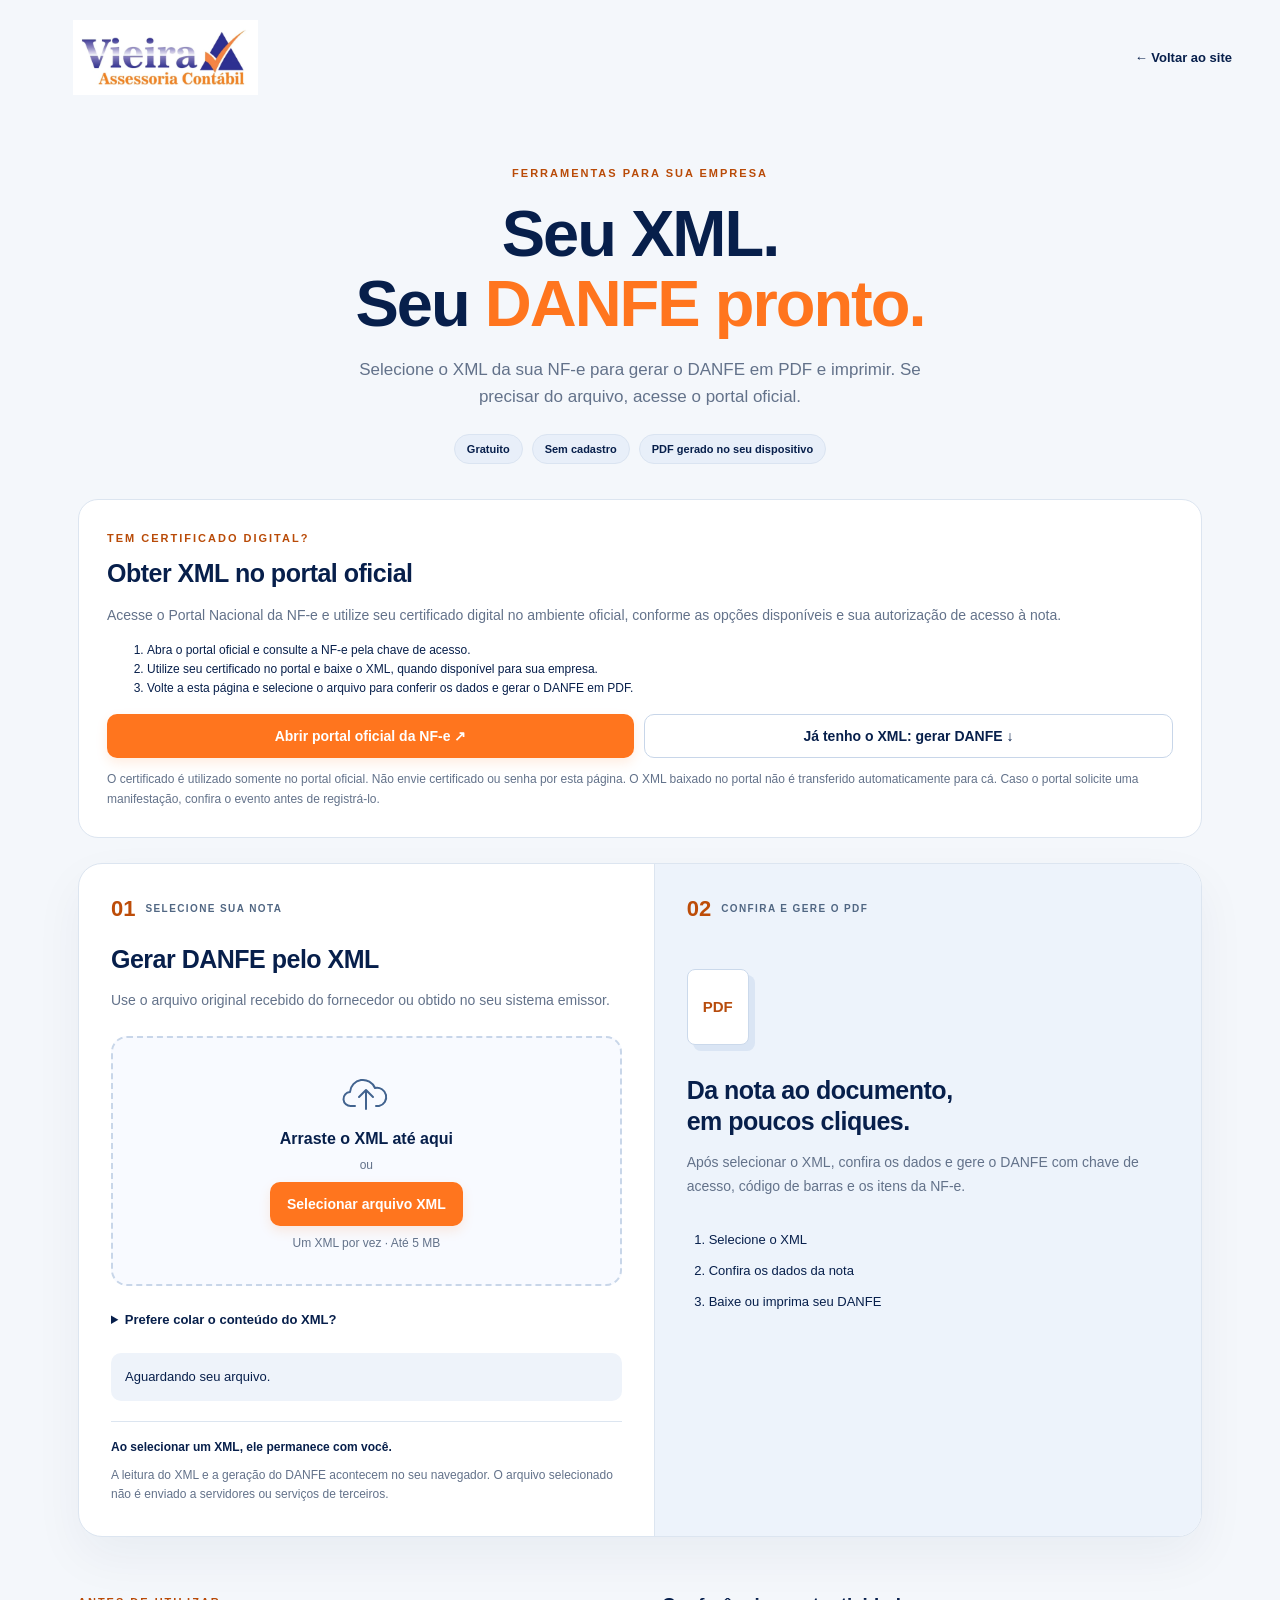
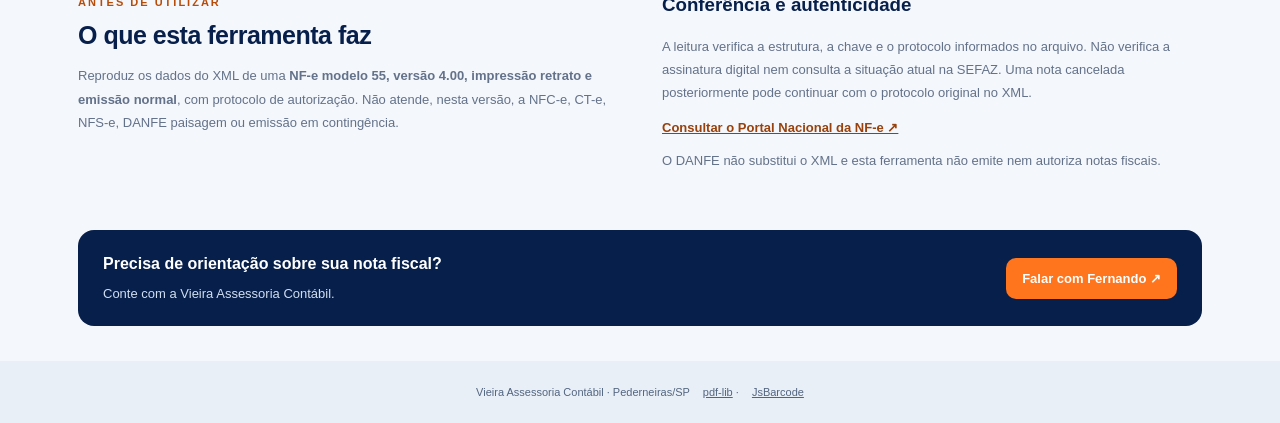
==== commit c023ac16: "Remove consulta paga e mantém geração local do DANFE com acesso ao portal oficial" ====
--- a/danfe/index.html
+++ b/danfe/index.html
@@ -1,14 +1,13 @@
 <!doctype html>
-<html lang="pt-BR"><head><meta charset="utf-8"><meta name="viewport" content="width=device-width,initial-scale=1"><meta name="theme-color" content="#071f4b"><meta name="description" content="Consulte NF-e pela chave de acesso ou gere o DANFE em PDF a partir do XML, no próprio navegador. Ferramenta gratuita da Vieira Assessoria Contábil."><meta http-equiv="Content-Security-Policy" content="default-src 'self'; script-src 'self'; style-src 'self'; img-src 'self' data:; frame-src 'self' blob:; connect-src 'self'; object-src 'none'; base-uri 'self'; form-action 'none'"><title>Gerar DANFE pelo XML | Vieira Assessoria Contábil</title><link rel="icon" href="../assets/logo-original.webp" type="image/webp"><link rel="stylesheet" href="style.css"><script src="vendor/pdf-lib.min.js" defer></script><script src="vendor/JsBarcode.min.js" defer></script><script src="engine.js" defer></script><script src="app.js" defer></script></head>
+<html lang="pt-BR"><head><meta charset="utf-8"><meta name="viewport" content="width=device-width,initial-scale=1"><meta name="theme-color" content="#071f4b"><meta name="description" content="Gere o DANFE em PDF a partir do XML no próprio navegador ou obtenha o XML no portal oficial da NF-e. Ferramenta gratuita da Vieira Assessoria Contábil."><meta http-equiv="Content-Security-Policy" content="default-src 'self'; script-src 'self'; style-src 'self'; img-src 'self' data:; frame-src 'self' blob:; connect-src 'self'; object-src 'none'; base-uri 'self'; form-action 'none'"><title>Gerar DANFE pelo XML | Vieira Assessoria Contábil</title><link rel="icon" href="../assets/logo-original.webp" type="image/webp"><link rel="stylesheet" href="style.css"><script src="vendor/pdf-lib.min.js" defer></script><script src="vendor/JsBarcode.min.js" defer></script><script src="engine.js" defer></script><script src="app.js" defer></script></head>
 <body><header class="top"><a class="brand" href="../"><img src="../assets/logo-original.webp" alt="Vieira Assessoria Contábil" width="235" height="80"></a><a class="back" href="../#ferramentas">← Voltar ao site</a></header>
-<main><section class="intro"><span class="eyebrow">FERRAMENTAS PARA SUA EMPRESA</span><h1>Seu XML.<br>Seu <em>DANFE pronto.</em></h1><p>Busque sua NF-e pela chave ou selecione o XML para gerar um PDF e imprimir.</p><div class="badges"><span>Gratuito</span><span>Sem cadastro</span><span>PDF gerado no seu dispositivo</span></div></section>
+<main><section class="intro"><span class="eyebrow">FERRAMENTAS PARA SUA EMPRESA</span><h1>Seu XML.<br>Seu <em>DANFE pronto.</em></h1><p>Selecione o XML da sua NF-e para gerar o DANFE em PDF e imprimir. Se precisar do arquivo, acesse o portal oficial.</p><div class="badges"><span>Gratuito</span><span>Sem cadastro</span><span>PDF gerado no seu dispositivo</span></div></section>
 <section class="key-search" aria-labelledby="official-title"><span class="eyebrow">TEM CERTIFICADO DIGITAL?</span><h2 id="official-title">Obter XML no portal oficial</h2><p class="muted">Acesse o Portal Nacional da NF-e e utilize seu certificado digital no ambiente oficial, conforme as opções disponíveis e sua autorização de acesso à nota.</p><ol class="small"><li>Abra o portal oficial e consulte a NF-e pela chave de acesso.</li><li>Utilize seu certificado no portal e baixe o XML, quando disponível para sua empresa.</li><li>Volte a esta página e selecione o arquivo para conferir os dados e gerar o DANFE em PDF.</li></ol><div class="actions"><a class="primary" href="https://www.nfe.fazenda.gov.br/portal/" target="_blank" rel="noopener noreferrer">Abrir portal oficial da NF-e ↗</a><a class="secondary" href="#upload-title">Já tenho o XML: gerar DANFE ↓</a></div><p class="lookup-help small">O certificado é utilizado somente no portal oficial. Não envie certificado ou senha por esta página. O XML baixado no portal não é transferido automaticamente para cá. Caso o portal solicite uma manifestação, confira o evento antes de registrá-lo.</p></section>
-<section class="key-search" aria-labelledby="key-title"><span class="eyebrow">NÃO TEM O XML?</span><h2 id="key-title">Consultar NF-e pela chave de acesso</h2><p class="muted">Localize o XML pelo Meu Danfe e depois gere o PDF aqui. A disponibilidade depende do serviço externo.</p><p id="lookup-config" class="small" role="status">Verificando disponibilidade da consulta…</p><div class="key-fields"><div><label for="access-key">Chave de acesso da NF-e</label><input id="access-key" type="text" inputmode="numeric" maxlength="60" autocomplete="off" placeholder="Digite ou cole os 44 dígitos"></div><div><label for="lookup-code">Código fornecido pelo escritório</label><input id="lookup-code" type="password" autocomplete="off" maxlength="200" placeholder="Código de acesso"></div></div><label class="lookup-consent"><input type="checkbox" id="lookup-consent">Tenho autorização para consultar esta NF-e e estou ciente de que a consulta utiliza o Meu Danfe, onde o documento será armazenado.</label><button type="button" class="primary" id="lookup-button" disabled>Buscar XML pela chave →</button><div id="lookup-status" class="small" role="status" aria-live="polite"></div><a id="download-xml" class="secondary" hidden download>Baixar XML ↓</a><p class="lookup-help small">O código de acesso ajuda a controlar o uso do serviço. Se não tiver o código, <a href="https://wa.me/5514996658078?text=Ol%C3%A1%2C%20Fernando%21%20Gostaria%20de%20acesso%20%C3%A0%20consulta%20de%20NF-e%20pela%20chave." target="_blank" rel="noopener noreferrer">fale com Fernando</a>. Não informe senha ou certificado digital neste formulário.</p></section>
 <section class="workspace" aria-labelledby="upload-title"><div class="upload-panel"><div class="step">01 <span>SELECIONE SUA NOTA</span></div><h2 id="upload-title">Gerar DANFE pelo XML</h2><p class="muted">Use o arquivo original recebido do fornecedor ou obtido no seu sistema emissor.</p>
 <div class="dropzone" id="dropzone"><svg viewBox="0 0 48 48" aria-hidden="true"><path d="M13 34H9a7 7 0 0 1-1-14 13 13 0 0 1 25-4 9 9 0 0 1 4 18h-3M24 37V18m-7 7 7-7 7 7"/></svg><strong>Arraste o XML até aqui</strong><span>ou</span><label class="choose" for="xml-file">Selecionar arquivo XML</label><input type="file" id="xml-file" accept=".xml,application/xml,text/xml"><small>Um XML por vez · Até 5 MB</small></div>
 <details class="paste"><summary>Prefere colar o conteúdo do XML?</summary><label for="xml-text">Conteúdo completo do arquivo</label><textarea id="xml-text" rows="7" spellcheck="false" autocomplete="off" placeholder="Cole aqui o XML completo da NF-e..."></textarea><button class="secondary" id="read-text" type="button">Ler XML colado</button></details>
 <div id="status" class="status" role="status" aria-live="polite">Aguardando seu arquivo.</div>
-<div class="privacy"><strong>Ao selecionar um XML, ele permanece com você.</strong><p>A geração pelo arquivo é local. Na busca pela chave, a chave e o documento são processados pelo Meu Danfe, que mantém o XML na conta do escritório. Não enviamos os arquivos selecionados nesta área ao fornecedor.</p></div></div>
+<div class="privacy"><strong>Ao selecionar um XML, ele permanece com você.</strong><p>A leitura do XML e a geração do DANFE acontecem no seu navegador. O arquivo selecionado não é enviado a servidores ou serviços de terceiros.</p></div></div>
 <div class="result-panel"><div class="step">02 <span>CONFIRA E GERE O PDF</span></div><div id="empty-state" class="empty"><span class="doc-icon" aria-hidden="true">PDF</span><h2>Da nota ao documento,<br>em poucos cliques.</h2><p>Após selecionar o XML, confira os dados e gere o DANFE com chave de acesso, código de barras e os itens da NF-e.</p><ol><li>Selecione o XML</li><li>Confira os dados da nota</li><li>Baixe ou imprima seu DANFE</li></ol></div>
 <div id="note-data" hidden><div class="note-heading"><span class="note-pill">XML LIDO</span><button type="button" id="clear" class="clear">Limpar dados</button></div><h2 id="note-number"></h2><dl><dt>Emitente</dt><dd id="note-issuer"></dd><dt>Destinatário</dt><dd id="note-recipient"></dd><dt>Valor total</dt><dd id="note-total" class="total"></dd><dt>Chave de acesso</dt><dd id="note-key" class="key"></dd><dt>Itens</dt><dd id="note-items"></dd></dl><p id="homolog" class="warning" hidden>Ambiente de homologação: documento sem valor fiscal.</p><button type="button" id="generate" class="primary">Gerar DANFE em PDF →</button><div id="pdf-actions" hidden><div class="actions"><a id="download" class="primary" download>Baixar PDF ↓</a><button type="button" id="print" class="secondary">Imprimir</button></div><a id="open-pdf" target="_blank" rel="noopener" class="text-link">Abrir PDF em outra aba ↗</a><p class="muted small">A prévia está abaixo. Se o navegador não permitir a impressão direta, abra o PDF em outra aba.</p></div></div></div></section>
 <section id="preview-section" class="preview" hidden aria-labelledby="preview-title"><h2 id="preview-title">Prévia do DANFE</h2><iframe id="pdf-preview" title="Prévia do DANFE em PDF"></iframe></section>
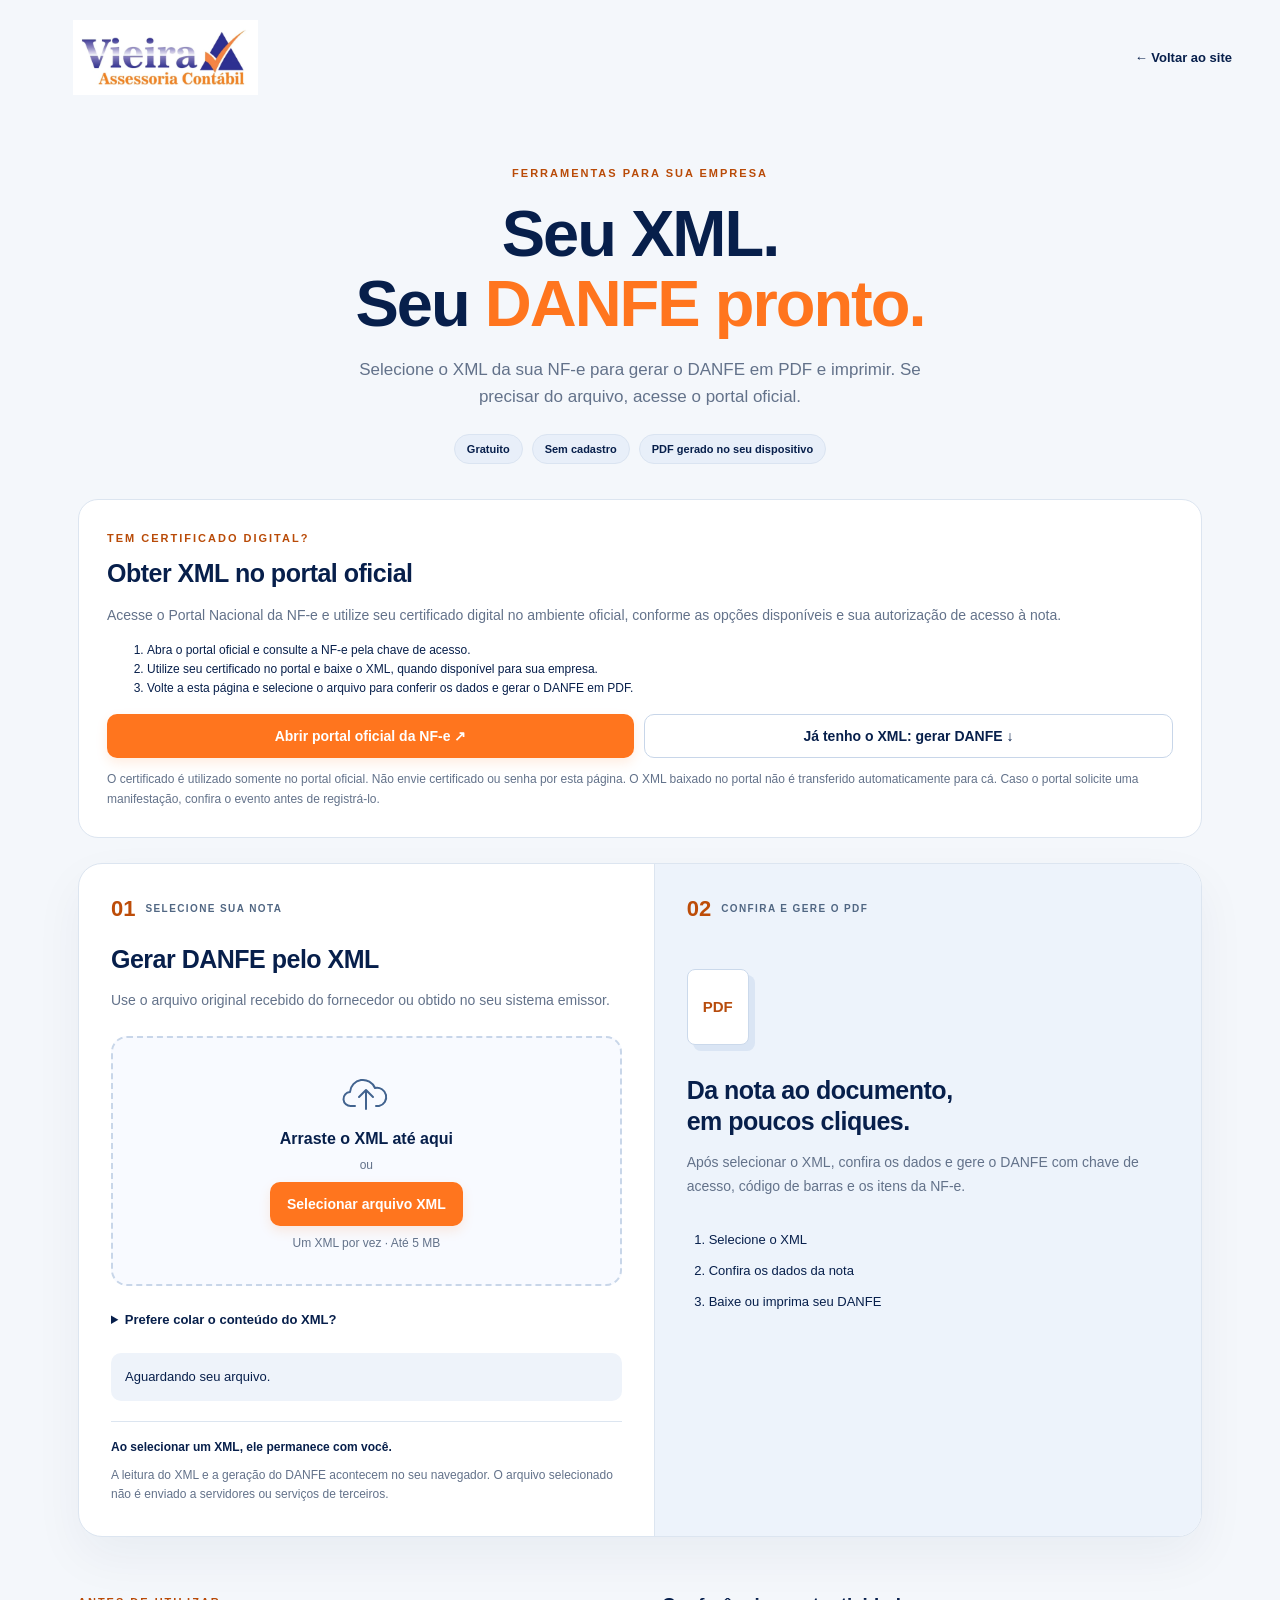
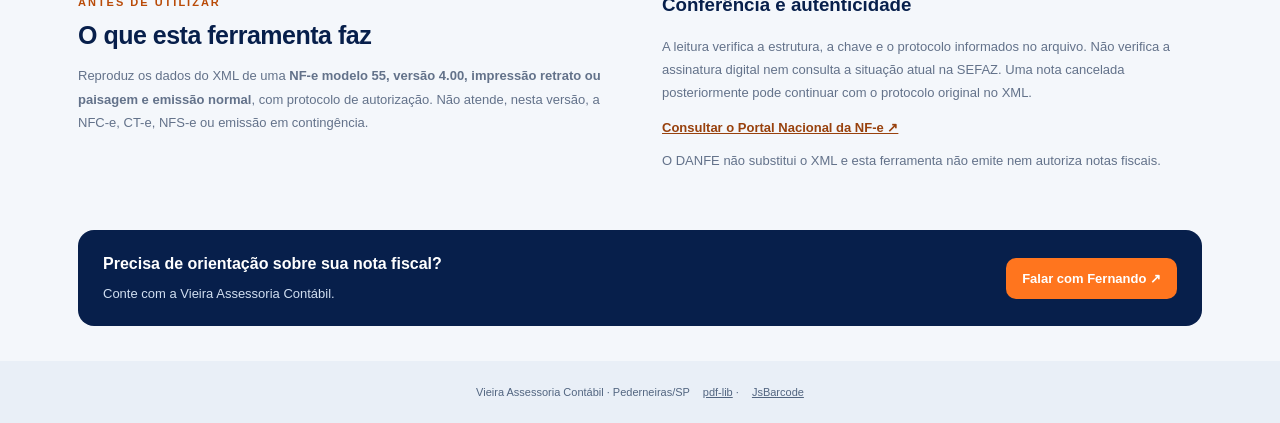
==== commit 48a580b8: "Suporta DANFE A4 paisagem e preserva notas de entrada e saída" ====
--- a/danfe/index.html
+++ b/danfe/index.html
@@ -1,5 +1,5 @@
 <!doctype html>
-<html lang="pt-BR"><head><meta charset="utf-8"><meta name="viewport" content="width=device-width,initial-scale=1"><meta name="theme-color" content="#071f4b"><meta name="description" content="Gere o DANFE em PDF a partir do XML no próprio navegador ou obtenha o XML no portal oficial da NF-e. Ferramenta gratuita da Vieira Assessoria Contábil."><meta http-equiv="Content-Security-Policy" content="default-src 'self'; script-src 'self'; style-src 'self'; img-src 'self' data:; frame-src 'self' blob:; connect-src 'self'; object-src 'none'; base-uri 'self'; form-action 'none'"><title>Gerar DANFE pelo XML | Vieira Assessoria Contábil</title><link rel="icon" href="../assets/logo-original.webp" type="image/webp"><link rel="stylesheet" href="style.css"><script src="vendor/pdf-lib.min.js" defer></script><script src="vendor/JsBarcode.min.js" defer></script><script src="engine.js" defer></script><script src="app.js" defer></script></head>
+<html lang="pt-BR"><head><meta charset="utf-8"><meta name="viewport" content="width=device-width,initial-scale=1"><meta name="theme-color" content="#071f4b"><meta name="description" content="Gere o DANFE em PDF a partir do XML no próprio navegador ou obtenha o XML no portal oficial da NF-e. Ferramenta gratuita da Vieira Assessoria Contábil."><meta http-equiv="Content-Security-Policy" content="default-src 'self'; script-src 'self'; style-src 'self'; img-src 'self' data:; frame-src 'self' blob:; connect-src 'self'; object-src 'none'; base-uri 'self'; form-action 'none'"><title>Gerar DANFE pelo XML | Vieira Assessoria Contábil</title><link rel="icon" href="../assets/logo-original.webp" type="image/webp"><link rel="stylesheet" href="style.css"><script src="vendor/pdf-lib.min.js" defer></script><script src="vendor/JsBarcode.min.js" defer></script><script src="engine.js?v=20261126-paisagem" defer></script><script src="app.js" defer></script></head>
 <body><header class="top"><a class="brand" href="../"><img src="../assets/logo-original.webp" alt="Vieira Assessoria Contábil" width="235" height="80"></a><a class="back" href="../#ferramentas">← Voltar ao site</a></header>
 <main><section class="intro"><span class="eyebrow">FERRAMENTAS PARA SUA EMPRESA</span><h1>Seu XML.<br>Seu <em>DANFE pronto.</em></h1><p>Selecione o XML da sua NF-e para gerar o DANFE em PDF e imprimir. Se precisar do arquivo, acesse o portal oficial.</p><div class="badges"><span>Gratuito</span><span>Sem cadastro</span><span>PDF gerado no seu dispositivo</span></div></section>
 <section class="key-search" aria-labelledby="official-title"><span class="eyebrow">TEM CERTIFICADO DIGITAL?</span><h2 id="official-title">Obter XML no portal oficial</h2><p class="muted">Acesse o Portal Nacional da NF-e e utilize seu certificado digital no ambiente oficial, conforme as opções disponíveis e sua autorização de acesso à nota.</p><ol class="small"><li>Abra o portal oficial e consulte a NF-e pela chave de acesso.</li><li>Utilize seu certificado no portal e baixe o XML, quando disponível para sua empresa.</li><li>Volte a esta página e selecione o arquivo para conferir os dados e gerar o DANFE em PDF.</li></ol><div class="actions"><a class="primary" href="https://www.nfe.fazenda.gov.br/portal/" target="_blank" rel="noopener noreferrer">Abrir portal oficial da NF-e ↗</a><a class="secondary" href="#upload-title">Já tenho o XML: gerar DANFE ↓</a></div><p class="lookup-help small">O certificado é utilizado somente no portal oficial. Não envie certificado ou senha por esta página. O XML baixado no portal não é transferido automaticamente para cá. Caso o portal solicite uma manifestação, confira o evento antes de registrá-lo.</p></section>
@@ -11,5 +11,5 @@
 <div class="result-panel"><div class="step">02 <span>CONFIRA E GERE O PDF</span></div><div id="empty-state" class="empty"><span class="doc-icon" aria-hidden="true">PDF</span><h2>Da nota ao documento,<br>em poucos cliques.</h2><p>Após selecionar o XML, confira os dados e gere o DANFE com chave de acesso, código de barras e os itens da NF-e.</p><ol><li>Selecione o XML</li><li>Confira os dados da nota</li><li>Baixe ou imprima seu DANFE</li></ol></div>
 <div id="note-data" hidden><div class="note-heading"><span class="note-pill">XML LIDO</span><button type="button" id="clear" class="clear">Limpar dados</button></div><h2 id="note-number"></h2><dl><dt>Emitente</dt><dd id="note-issuer"></dd><dt>Destinatário</dt><dd id="note-recipient"></dd><dt>Valor total</dt><dd id="note-total" class="total"></dd><dt>Chave de acesso</dt><dd id="note-key" class="key"></dd><dt>Itens</dt><dd id="note-items"></dd></dl><p id="homolog" class="warning" hidden>Ambiente de homologação: documento sem valor fiscal.</p><button type="button" id="generate" class="primary">Gerar DANFE em PDF →</button><div id="pdf-actions" hidden><div class="actions"><a id="download" class="primary" download>Baixar PDF ↓</a><button type="button" id="print" class="secondary">Imprimir</button></div><a id="open-pdf" target="_blank" rel="noopener" class="text-link">Abrir PDF em outra aba ↗</a><p class="muted small">A prévia está abaixo. Se o navegador não permitir a impressão direta, abra o PDF em outra aba.</p></div></div></div></section>
 <section id="preview-section" class="preview" hidden aria-labelledby="preview-title"><h2 id="preview-title">Prévia do DANFE</h2><iframe id="pdf-preview" title="Prévia do DANFE em PDF"></iframe></section>
-<section class="information"><div><span class="eyebrow">ANTES DE UTILIZAR</span><h2>O que esta ferramenta faz</h2><p>Reproduz os dados do XML de uma <strong>NF-e modelo 55, versão 4.00, impressão retrato e emissão normal</strong>, com protocolo de autorização. Não atende, nesta versão, a NFC-e, CT-e, NFS-e, DANFE paisagem ou emissão em contingência.</p></div><div><h3>Conferência e autenticidade</h3><p>A leitura verifica a estrutura, a chave e o protocolo informados no arquivo. Não verifica a assinatura digital nem consulta a situação atual na SEFAZ. Uma nota cancelada posteriormente pode continuar com o protocolo original no XML.</p><a href="https://www.nfe.fazenda.gov.br/portal/" target="_blank" rel="noopener noreferrer">Consultar o Portal Nacional da NF-e ↗</a><p class="small">O DANFE não substitui o XML e esta ferramenta não emite nem autoriza notas fiscais.</p></div></section>
+<section class="information"><div><span class="eyebrow">ANTES DE UTILIZAR</span><h2>O que esta ferramenta faz</h2><p>Reproduz os dados do XML de uma <strong>NF-e modelo 55, versão 4.00, impressão retrato ou paisagem e emissão normal</strong>, com protocolo de autorização. Não atende, nesta versão, a NFC-e, CT-e, NFS-e ou emissão em contingência.</p></div><div><h3>Conferência e autenticidade</h3><p>A leitura verifica a estrutura, a chave e o protocolo informados no arquivo. Não verifica a assinatura digital nem consulta a situação atual na SEFAZ. Uma nota cancelada posteriormente pode continuar com o protocolo original no XML.</p><a href="https://www.nfe.fazenda.gov.br/portal/" target="_blank" rel="noopener noreferrer">Consultar o Portal Nacional da NF-e ↗</a><p class="small">O DANFE não substitui o XML e esta ferramenta não emite nem autoriza notas fiscais.</p></div></section>
 <div class="help"><div><strong>Precisa de orientação sobre sua nota fiscal?</strong><p>Conte com a Vieira Assessoria Contábil.</p></div><a href="https://wa.me/5514996658078?text=Ol%C3%A1%2C%20Fernando%21%20Preciso%20de%20orienta%C3%A7%C3%A3o%20sobre%20uma%20nota%20fiscal." target="_blank" rel="noopener noreferrer">Falar com Fernando ↗</a></div></main><footer>Vieira Assessoria Contábil · Pederneiras/SP <a href="vendor/PDF-LIB-LICENSE.md">pdf-lib</a> · <a href="vendor/JSBARCODE-LICENSE.txt">JsBarcode</a></footer></body></html>
